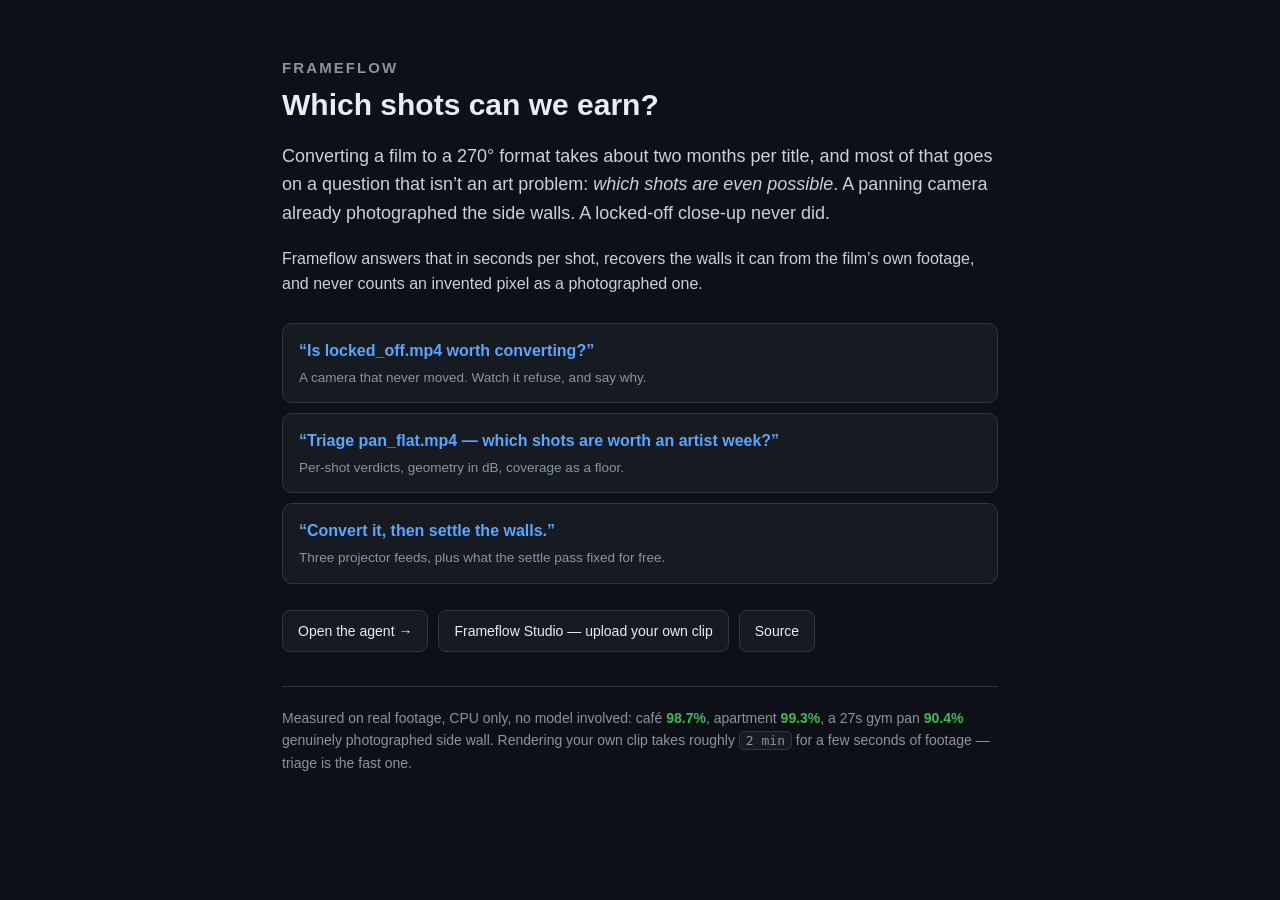
==== static/landing.html @ ade43fc7 "Polish: stop the tool hiding what it knows, and what it does not need TRIAGE NOW RECOMMENDS SETTINGS" ====
<!doctype html>
<meta charset="utf-8">
<title>Frameflow — which shots can we earn?</title>
<meta name="viewport" content="width=device-width, initial-scale=1">
<style>
  :root { color-scheme: dark light; --bg:#0d1117; --fg:#e6edf3; --dim:#8b949e;
          --line:#30363d; --acc:#58a6ff; --real:#3fb950; }
  * { box-sizing: border-box; }
  body { margin:0; background:var(--bg); color:var(--fg); font:16px/1.6
         ui-sans-serif, -apple-system, "Segoe UI", Roboto, Helvetica, Arial, sans-serif; }
  main { max-width: 760px; margin: 0 auto; padding: 56px 22px 80px; }
  h1 { font-size: 15px; letter-spacing:.14em; text-transform:uppercase;
       color:var(--dim); font-weight:600; margin:0 0 6px; }
  h2 { font-size: 30px; line-height:1.25; margin:0 0 18px; font-weight:650; }
  p  { color:#c9d1d9; }
  .lede { font-size:18px; }
  .grid { display:grid; gap:10px; margin:26px 0 8px; }
  a.card { display:block; padding:14px 16px; border:1px solid var(--line);
           border-radius:10px; text-decoration:none; color:var(--fg);
           background:#161b22; transition:border-color .15s, transform .15s; }
  a.card:hover { border-color:var(--acc); transform:translateY(-1px); }
  a.card b { color:var(--acc); font-weight:600; }
  a.card span { display:block; color:var(--dim); font-size:13.5px; margin-top:3px; }
  .row { display:flex; gap:10px; flex-wrap:wrap; margin-top:26px; }
  .row a { padding:9px 15px; border:1px solid var(--line); border-radius:8px;
           text-decoration:none; color:var(--fg); font-size:14px; background:#161b22; }
  .row a:hover { border-color:var(--acc); }
  .facts { border-top:1px solid var(--line); margin-top:34px; padding-top:20px;
           font-size:14px; color:var(--dim); }
  .facts b { color:var(--real); }
  code { background:#161b22; border:1px solid var(--line); border-radius:5px;
         padding:1px 6px; font-size:13px; }
</style>
<main>
  <h1>Frameflow</h1>
  <h2>Which shots can we earn?</h2>
  <p class="lede">Converting a film to a 270&deg; format takes about two months
    per title, and most of that goes on a question that isn&rsquo;t an art
    problem: <em>which shots are even possible</em>. A panning camera already
    photographed the side walls. A locked-off close-up never did.</p>
  <p>Frameflow answers that in seconds per shot, recovers the walls it can from
    the film&rsquo;s own footage, and never counts an invented pixel as a
    photographed one.</p>

  <div class="grid">
    <a class="card" href="/dev-ui/">
      <b>&ldquo;Is locked_off.mp4 worth converting?&rdquo;</b>
      <span>A camera that never moved. Watch it refuse, and say why.</span>
    </a>
    <a class="card" href="/dev-ui/">
      <b>&ldquo;Triage pan_flat.mp4 &mdash; which shots are worth an artist week?&rdquo;</b>
      <span>Per-shot verdicts, geometry in dB, coverage as a floor.</span>
    </a>
    <a class="card" href="/dev-ui/">
      <b>&ldquo;Convert it, then settle the walls.&rdquo;</b>
      <span>Three projector feeds, plus what the settle pass fixed for free.</span>
    </a>
  </div>

  <div class="row">
    <a href="/dev-ui/">Open the agent &rarr;</a>
    <a href="/studio/">Frameflow Studio &mdash; upload your own clip</a>
    <a href="https://github.com/NebByte/frameflow">Source</a>
  </div>

  <div class="facts">
    Measured on real footage, CPU only, no model involved:
    caf&eacute; <b>98.7%</b>, apartment <b>99.3%</b>, a 27s gym pan
    <b>90.4%</b> genuinely photographed side wall.
    Rendering your own clip takes roughly <code>2 min</code> for a few seconds of
    footage &mdash; triage is the fast one.
  </div>
</main>
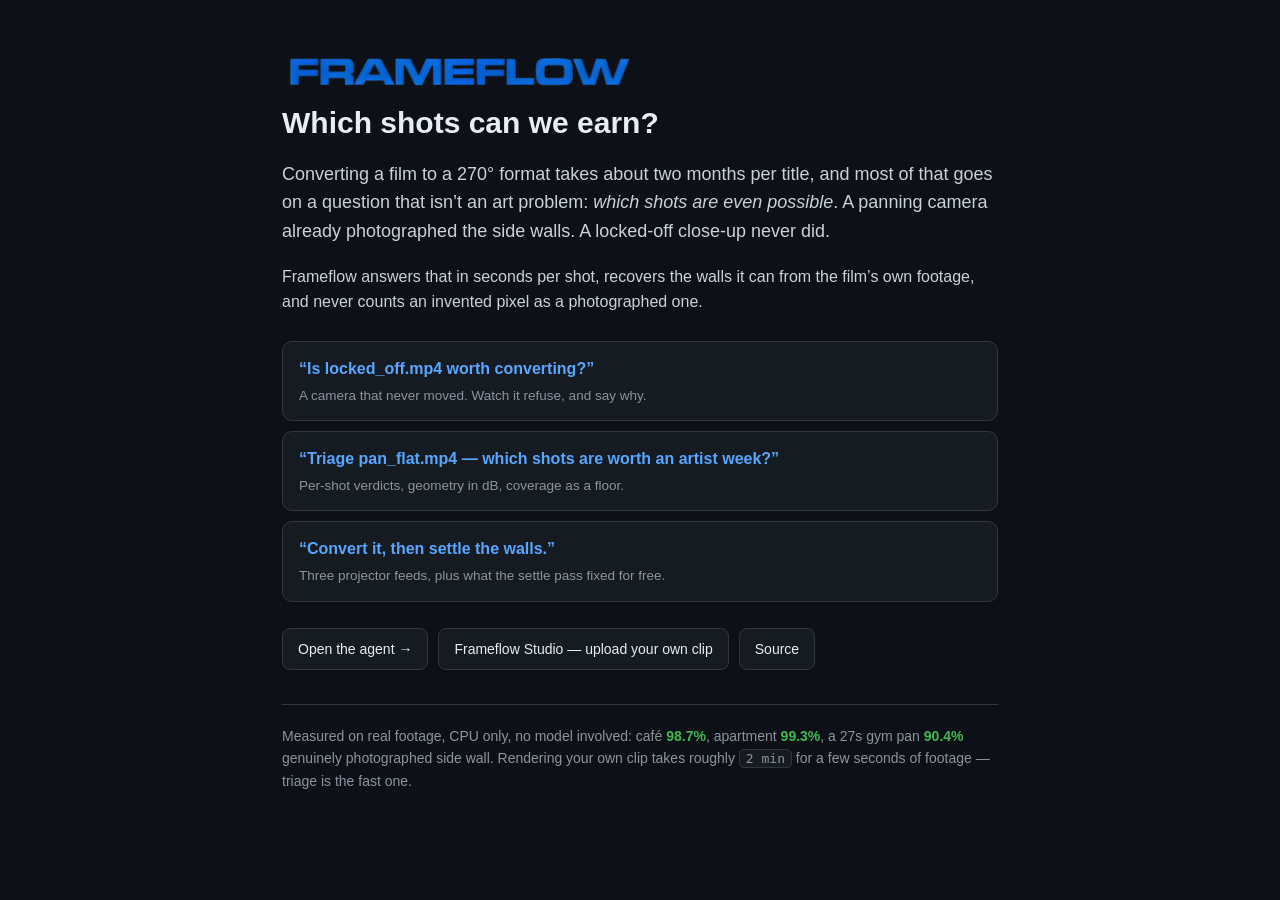
==== commit 26719d52: "Cut the logo out of its background and use it everywhere The wordmark was a JPEG of blue ink on whit" ====
--- a/static/landing.html
+++ b/static/landing.html
@@ -2,6 +2,7 @@
 <meta charset="utf-8">
 <title>Frameflow — which shots can we earn?</title>
 <meta name="viewport" content="width=device-width, initial-scale=1">
+<link rel="icon" type="image/png" href="/static/favicon.png">
 <style>
   :root { color-scheme: dark light; --bg:#0d1117; --fg:#e6edf3; --dim:#8b949e;
           --line:#30363d; --acc:#58a6ff; --real:#3fb950; }
@@ -9,8 +10,7 @@
   body { margin:0; background:var(--bg); color:var(--fg); font:16px/1.6
          ui-sans-serif, -apple-system, "Segoe UI", Roboto, Helvetica, Arial, sans-serif; }
   main { max-width: 760px; margin: 0 auto; padding: 56px 22px 80px; }
-  h1 { font-size: 15px; letter-spacing:.14em; text-transform:uppercase;
-       color:var(--dim); font-weight:600; margin:0 0 6px; }
+  .mark { height: 30px; margin: 0 0 18px; display:block; }
   h2 { font-size: 30px; line-height:1.25; margin:0 0 18px; font-weight:650; }
   p  { color:#c9d1d9; }
   .lede { font-size:18px; }
@@ -32,7 +32,7 @@
          padding:1px 6px; font-size:13px; }
 </style>
 <main>
-  <h1>Frameflow</h1>
+  <img src="/static/logo.png" alt="Frameflow" class="mark">
   <h2>Which shots can we earn?</h2>
   <p class="lede">Converting a film to a 270&deg; format takes about two months
     per title, and most of that goes on a question that isn&rsquo;t an art
